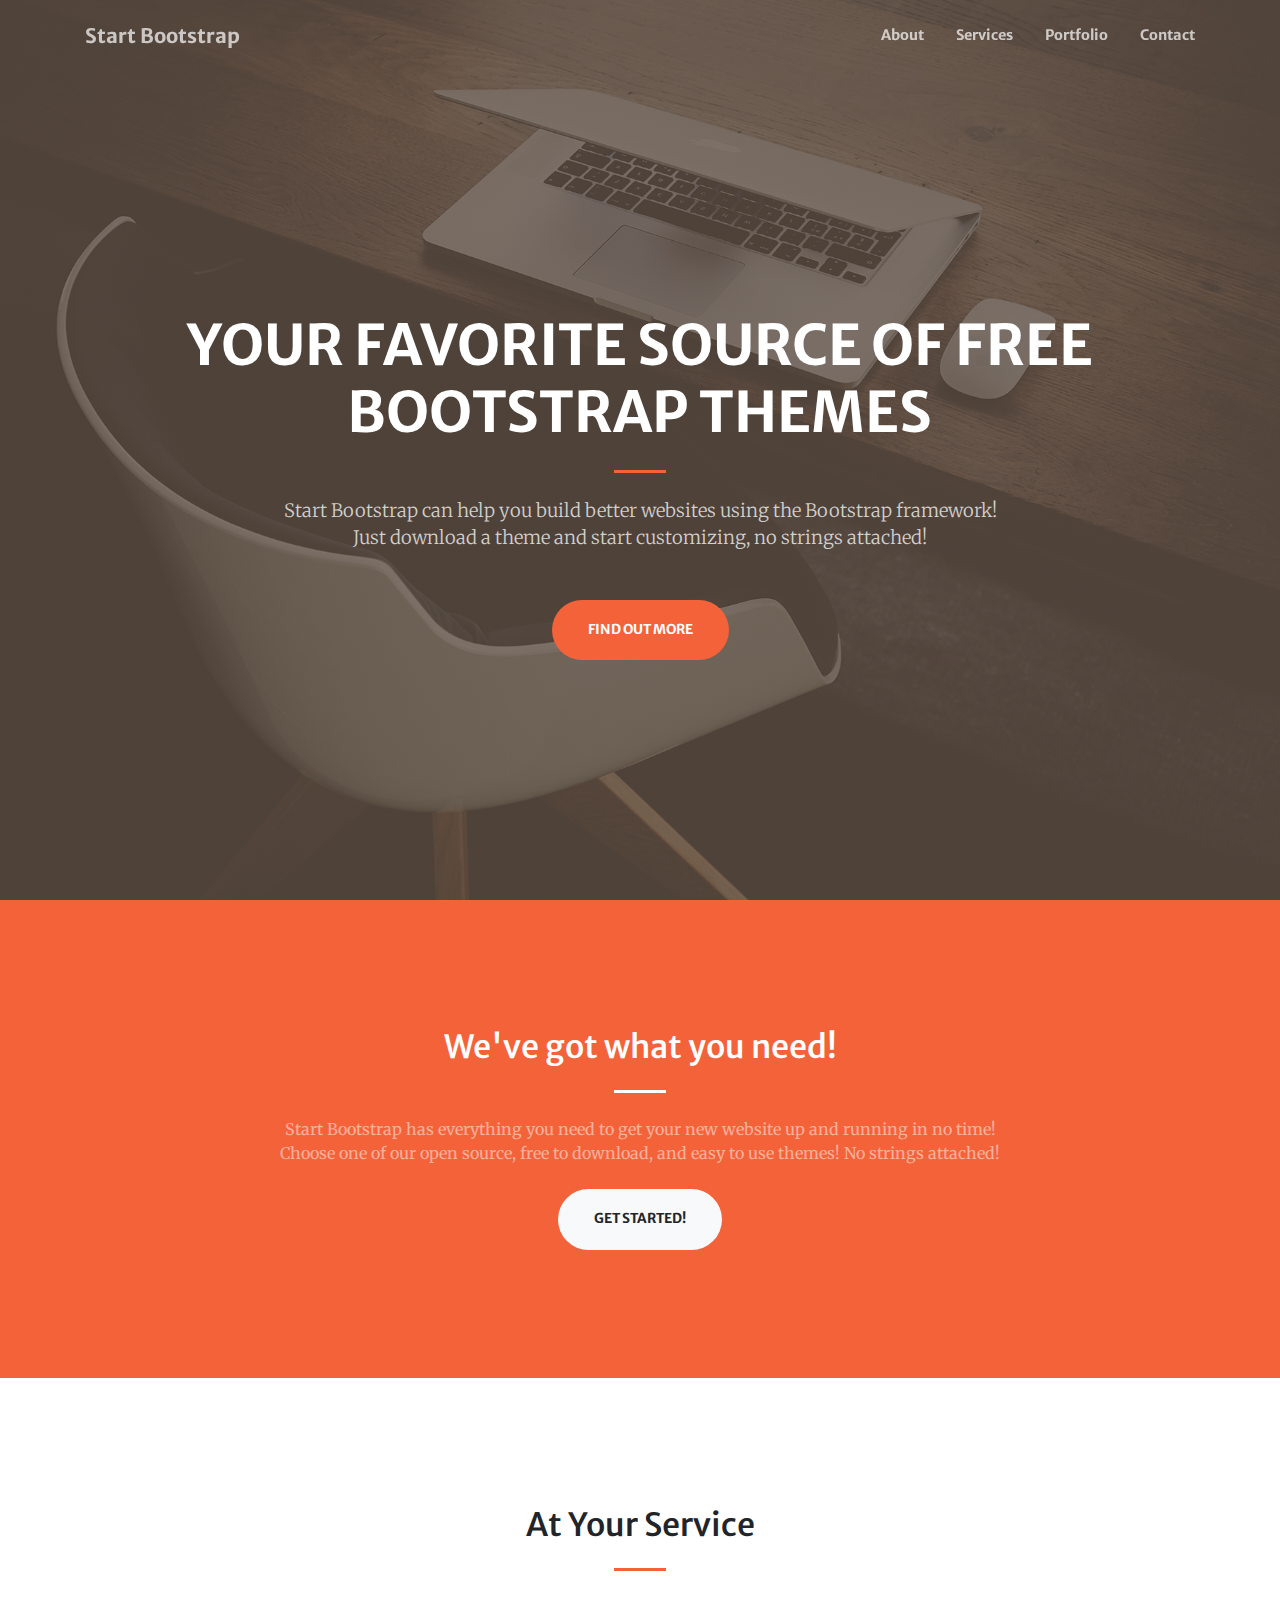
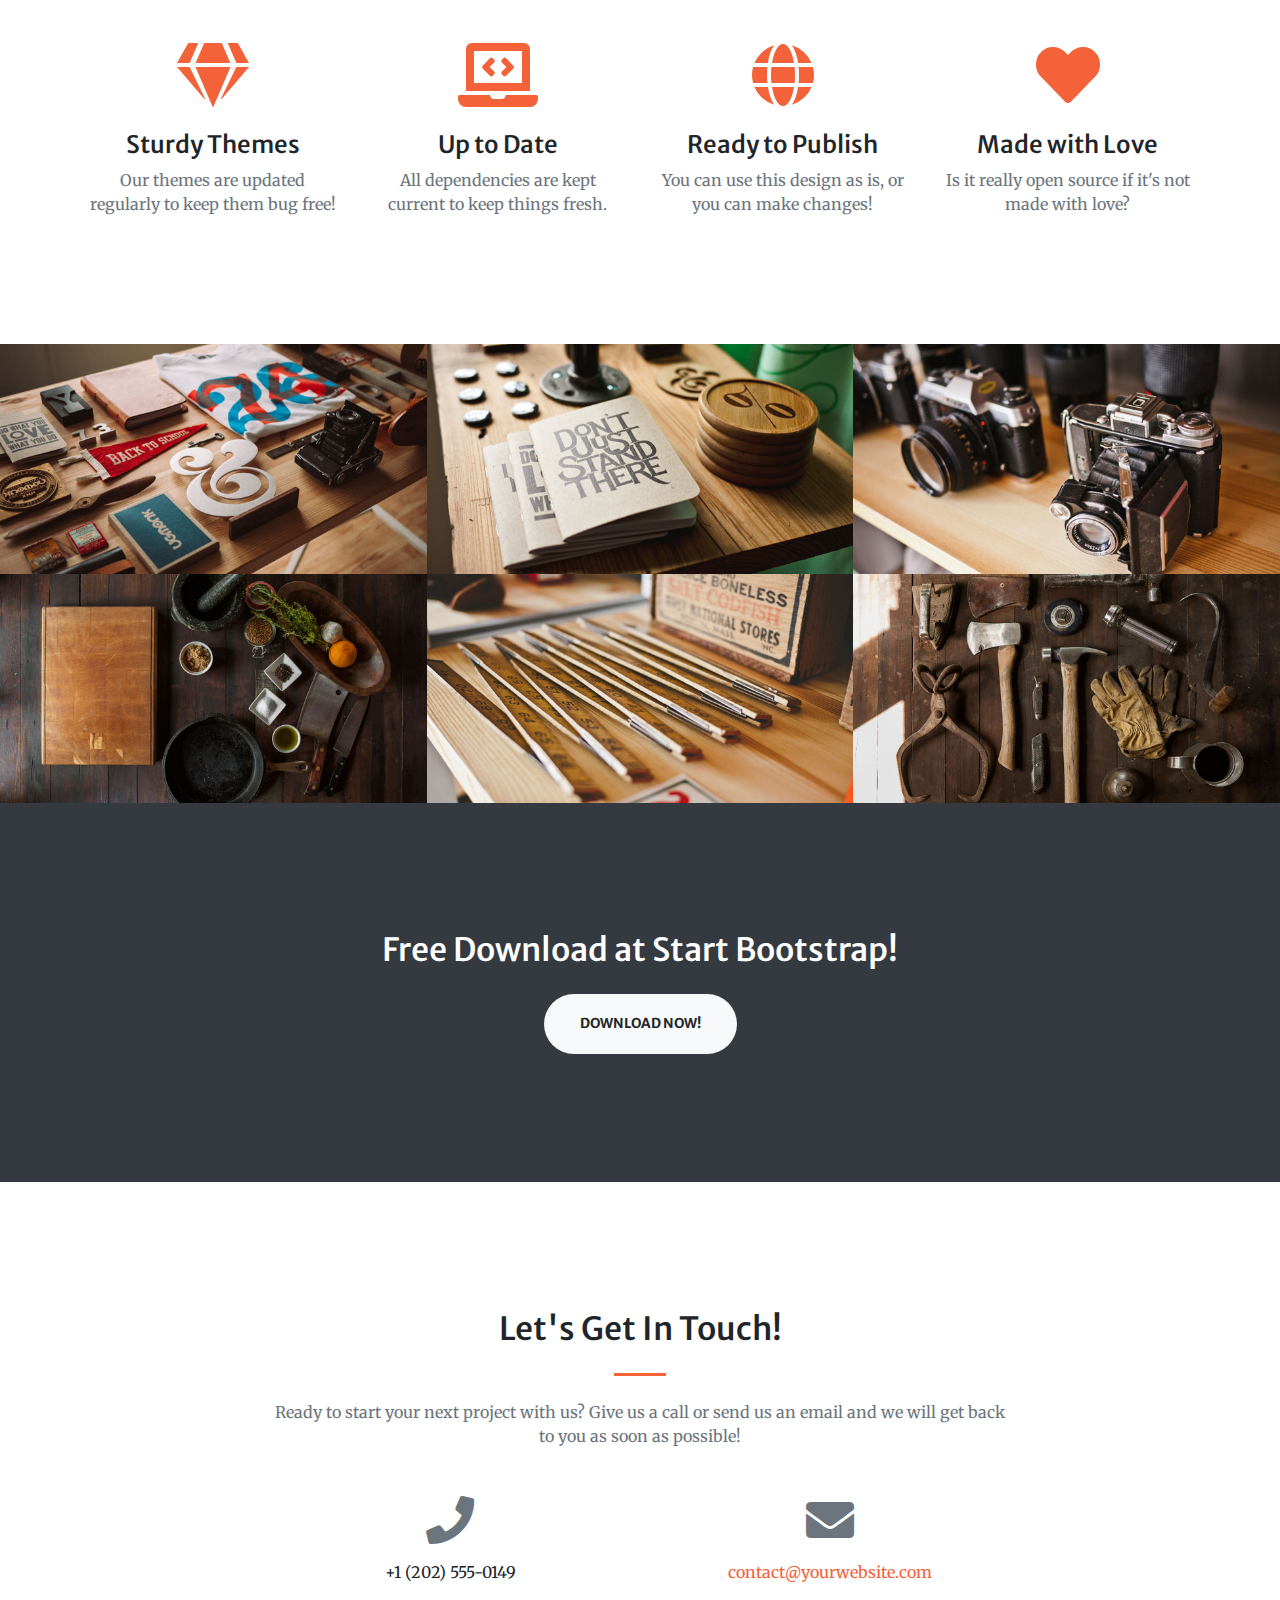
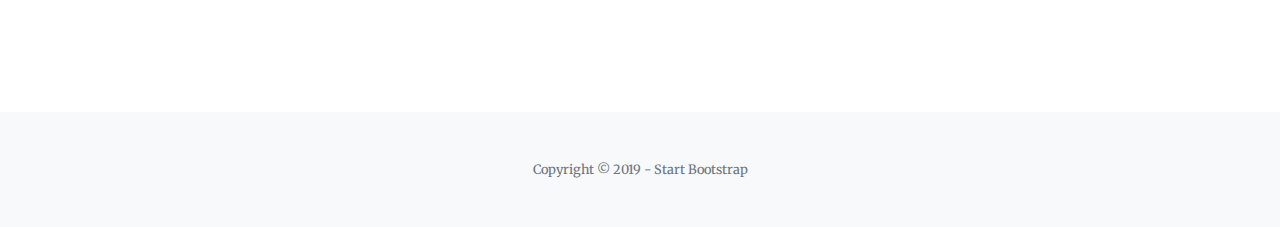
==== finish.html @ 923966d1 "Links Init" ====
<!DOCTYPE html>
<html lang="en">

<head>

  <meta charset="utf-8">
  <meta name="viewport" content="width=device-width, initial-scale=1, shrink-to-fit=no">
  <meta name="description" content="">
  <meta name="author" content="">

  <title>Creative - Start Bootstrap Theme</title>

  <!-- Font Awesome Icons -->
  <link href="vendor/fontawesome-free/css/all.min.css" rel="stylesheet" type="text/css">

  <!-- Google Fonts -->
  <link href="https://fonts.googleapis.com/css?family=Merriweather+Sans:400,700" rel="stylesheet">
  <link href='https://fonts.googleapis.com/css?family=Merriweather:400,300,300italic,400italic,700,700italic' rel='stylesheet' type='text/css'>

  <!-- Plugin CSS -->
  <link href="vendor/magnific-popup/magnific-popup.css" rel="stylesheet">

  <!-- Theme CSS - Includes Bootstrap -->
  <link href="css/creative.min.css" rel="stylesheet">

</head>

<body id="page-top">

  <!-- Navigation -->
  <nav class="navbar navbar-expand-lg navbar-light fixed-top py-3" id="mainNav">
    <div class="container">
      <a class="navbar-brand js-scroll-trigger" href="#page-top">Start Bootstrap</a>
      <button class="navbar-toggler navbar-toggler-right" type="button" data-toggle="collapse" data-target="#navbarResponsive" aria-controls="navbarResponsive" aria-expanded="false" aria-label="Toggle navigation">
        <span class="navbar-toggler-icon"></span>
      </button>
      <div class="collapse navbar-collapse" id="navbarResponsive">
        <ul class="navbar-nav ml-auto my-2 my-lg-0">
          <li class="nav-item">
            <a class="nav-link js-scroll-trigger" href="#about">About</a>
          </li>
          <li class="nav-item">
            <a class="nav-link js-scroll-trigger" href="#services">Services</a>
          </li>
          <li class="nav-item">
            <a class="nav-link js-scroll-trigger" href="#portfolio">Portfolio</a>
          </li>
          <li class="nav-item">
            <a class="nav-link js-scroll-trigger" href="#contact">Contact</a>
          </li>
        </ul>
      </div>
    </div>
  </nav>

  <!-- Masthead -->
  <header class="masthead">
    <div class="container h-100">
      <div class="row h-100 align-items-center justify-content-center text-center">
        <div class="col-lg-10 align-self-end">
          <h1 class="text-uppercase text-white font-weight-bold">Your Favorite Source of Free Bootstrap Themes</h1>
          <hr class="divider my-4">
        </div>
        <div class="col-lg-8 align-self-baseline">
          <p class="text-white-75 font-weight-light mb-5">Start Bootstrap can help you build better websites using the Bootstrap framework! Just download a theme and start customizing, no strings attached!</p>
          <a class="btn btn-primary btn-xl js-scroll-trigger" href="#about">Find Out More</a>
        </div>
      </div>
    </div>
  </header>

  <!-- About Section -->
  <section class="page-section bg-primary" id="about">
    <div class="container">
      <div class="row justify-content-center">
        <div class="col-lg-8 text-center">
          <h2 class="text-white mt-0">We've got what you need!</h2>
          <hr class="divider light my-4">
          <p class="text-white-50 mb-4">Start Bootstrap has everything you need to get your new website up and running in no time! Choose one of our open source, free to download, and easy to use themes! No strings attached!</p>
          <a class="btn btn-light btn-xl js-scroll-trigger" href="#services">Get Started!</a>
        </div>
      </div>
    </div>
  </section>

  <!-- Services Section -->
  <section class="page-section" id="services">
    <div class="container">
      <h2 class="text-center mt-0">At Your Service</h2>
      <hr class="divider my-4">
      <div class="row">
        <div class="col-lg-3 col-md-6 text-center">
          <div class="mt-5">
            <i class="fas fa-4x fa-gem text-primary mb-4"></i>
            <h3 class="h4 mb-2">Sturdy Themes</h3>
            <p class="text-muted mb-0">Our themes are updated regularly to keep them bug free!</p>
          </div>
        </div>
        <div class="col-lg-3 col-md-6 text-center">
          <div class="mt-5">
            <i class="fas fa-4x fa-laptop-code text-primary mb-4"></i>
            <h3 class="h4 mb-2">Up to Date</h3>
            <p class="text-muted mb-0">All dependencies are kept current to keep things fresh.</p>
          </div>
        </div>
        <div class="col-lg-3 col-md-6 text-center">
          <div class="mt-5">
            <i class="fas fa-4x fa-globe text-primary mb-4"></i>
            <h3 class="h4 mb-2">Ready to Publish</h3>
            <p class="text-muted mb-0">You can use this design as is, or you can make changes!</p>
          </div>
        </div>
        <div class="col-lg-3 col-md-6 text-center">
          <div class="mt-5">
            <i class="fas fa-4x fa-heart text-primary mb-4"></i>
            <h3 class="h4 mb-2">Made with Love</h3>
            <p class="text-muted mb-0">Is it really open source if it's not made with love?</p>
          </div>
        </div>
      </div>
    </div>
  </section>

  <!-- Portfolio Section -->
  <section id="portfolio">
    <div class="container-fluid p-0">
      <div class="row no-gutters">
        <div class="col-lg-4 col-sm-6">
          <a class="portfolio-box" href="img/portfolio/fullsize/1.jpg">
            <img class="img-fluid" src="img/portfolio/thumbnails/1.jpg" alt="">
            <div class="portfolio-box-caption">
              <div class="project-category text-white-50">
                Category
              </div>
              <div class="project-name">
                Project Name
              </div>
            </div>
          </a>
        </div>
        <div class="col-lg-4 col-sm-6">
          <a class="portfolio-box" href="img/portfolio/fullsize/2.jpg">
            <img class="img-fluid" src="img/portfolio/thumbnails/2.jpg" alt="">
            <div class="portfolio-box-caption">
              <div class="project-category text-white-50">
                Category
              </div>
              <div class="project-name">
                Project Name
              </div>
            </div>
          </a>
        </div>
        <div class="col-lg-4 col-sm-6">
          <a class="portfolio-box" href="img/portfolio/fullsize/3.jpg">
            <img class="img-fluid" src="img/portfolio/thumbnails/3.jpg" alt="">
            <div class="portfolio-box-caption">
              <div class="project-category text-white-50">
                Category
              </div>
              <div class="project-name">
                Project Name
              </div>
            </div>
          </a>
        </div>
        <div class="col-lg-4 col-sm-6">
          <a class="portfolio-box" href="img/portfolio/fullsize/4.jpg">
            <img class="img-fluid" src="img/portfolio/thumbnails/4.jpg" alt="">
            <div class="portfolio-box-caption">
              <div class="project-category text-white-50">
                Category
              </div>
              <div class="project-name">
                Project Name
              </div>
            </div>
          </a>
        </div>
        <div class="col-lg-4 col-sm-6">
          <a class="portfolio-box" href="img/portfolio/fullsize/5.jpg">
            <img class="img-fluid" src="img/portfolio/thumbnails/5.jpg" alt="">
            <div class="portfolio-box-caption">
              <div class="project-category text-white-50">
                Category
              </div>
              <div class="project-name">
                Project Name
              </div>
            </div>
          </a>
        </div>
        <div class="col-lg-4 col-sm-6">
          <a class="portfolio-box" href="img/portfolio/fullsize/6.jpg">
            <img class="img-fluid" src="img/portfolio/thumbnails/6.jpg" alt="">
            <div class="portfolio-box-caption p-3">
              <div class="project-category text-white-50">
                Category
              </div>
              <div class="project-name">
                Project Name
              </div>
            </div>
          </a>
        </div>
      </div>
    </div>
  </section>

  <!-- Call to Action Section -->
  <section class="page-section bg-dark text-white">
    <div class="container text-center">
      <h2 class="mb-4">Free Download at Start Bootstrap!</h2>
      <a class="btn btn-light btn-xl" href="https://startbootstrap.com/themes/creative/">Download Now!</a>
    </div>
  </section>

  <!-- Contact Section -->
  <section class="page-section" id="contact">
    <div class="container">
      <div class="row justify-content-center">
        <div class="col-lg-8 text-center">
          <h2 class="mt-0">Let's Get In Touch!</h2>
          <hr class="divider my-4">
          <p class="text-muted mb-5">Ready to start your next project with us? Give us a call or send us an email and we will get back to you as soon as possible!</p>
        </div>
      </div>
      <div class="row">
        <div class="col-lg-4 ml-auto text-center mb-5 mb-lg-0">
          <i class="fas fa-phone fa-3x mb-3 text-muted"></i>
          <div>+1 (202) 555-0149</div>
        </div>
        <div class="col-lg-4 mr-auto text-center">
          <i class="fas fa-envelope fa-3x mb-3 text-muted"></i>
          <!-- Make sure to change the email address in anchor text AND the link below! -->
          <a class="d-block" href="mailto:contact@yourwebsite.com">contact@yourwebsite.com</a>
        </div>
      </div>
    </div>
  </section>

  <!-- Footer -->
  <footer class="bg-light py-5">
    <div class="container">
      <div class="small text-center text-muted">Copyright &copy; 2019 - Start Bootstrap</div>
    </div>
  </footer>

  <!-- Bootstrap core JavaScript -->
  <script src="vendor/jquery/jquery.min.js"></script>
  <script src="vendor/bootstrap/js/bootstrap.bundle.min.js"></script>

  <!-- Plugin JavaScript -->
  <script src="vendor/jquery-easing/jquery.easing.min.js"></script>
  <script src="vendor/magnific-popup/jquery.magnific-popup.min.js"></script>

  <!-- Custom scripts for this template -->
  <script src="js/creative.min.js"></script>

</body>

</html>
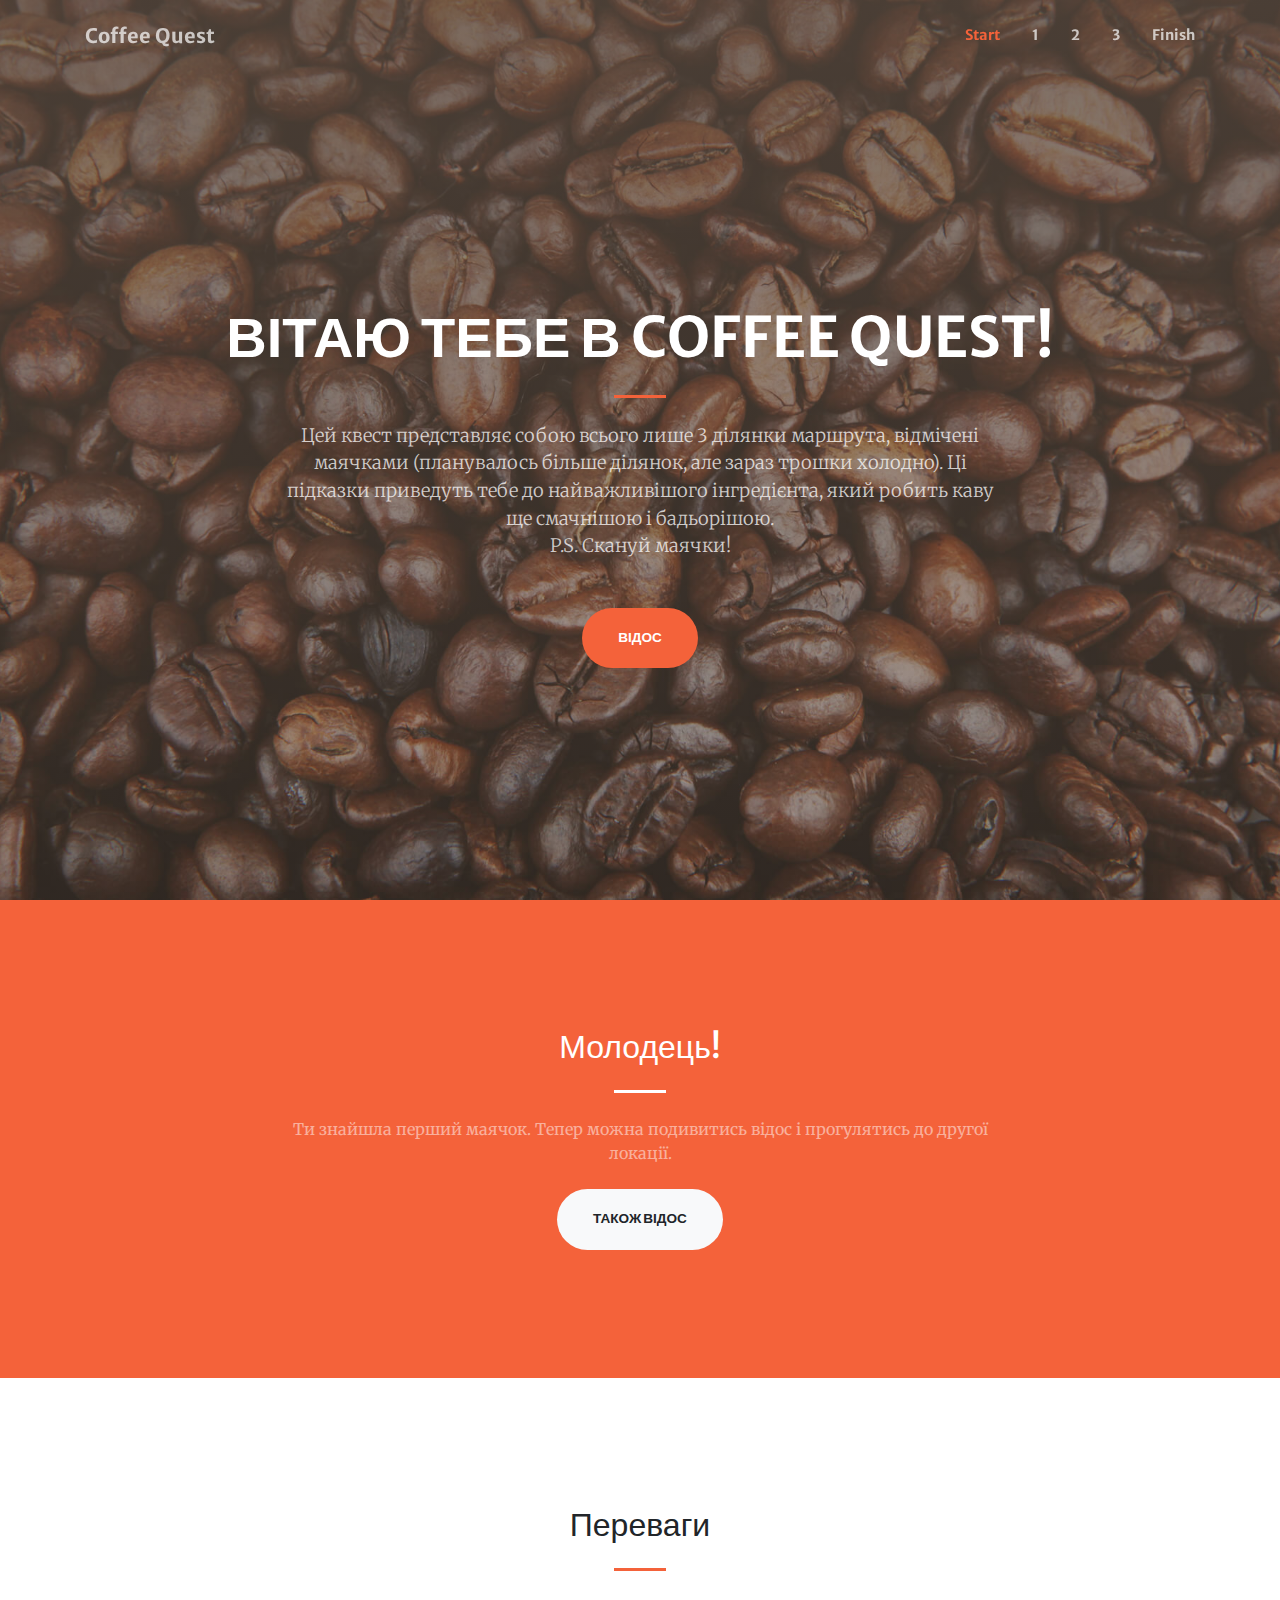
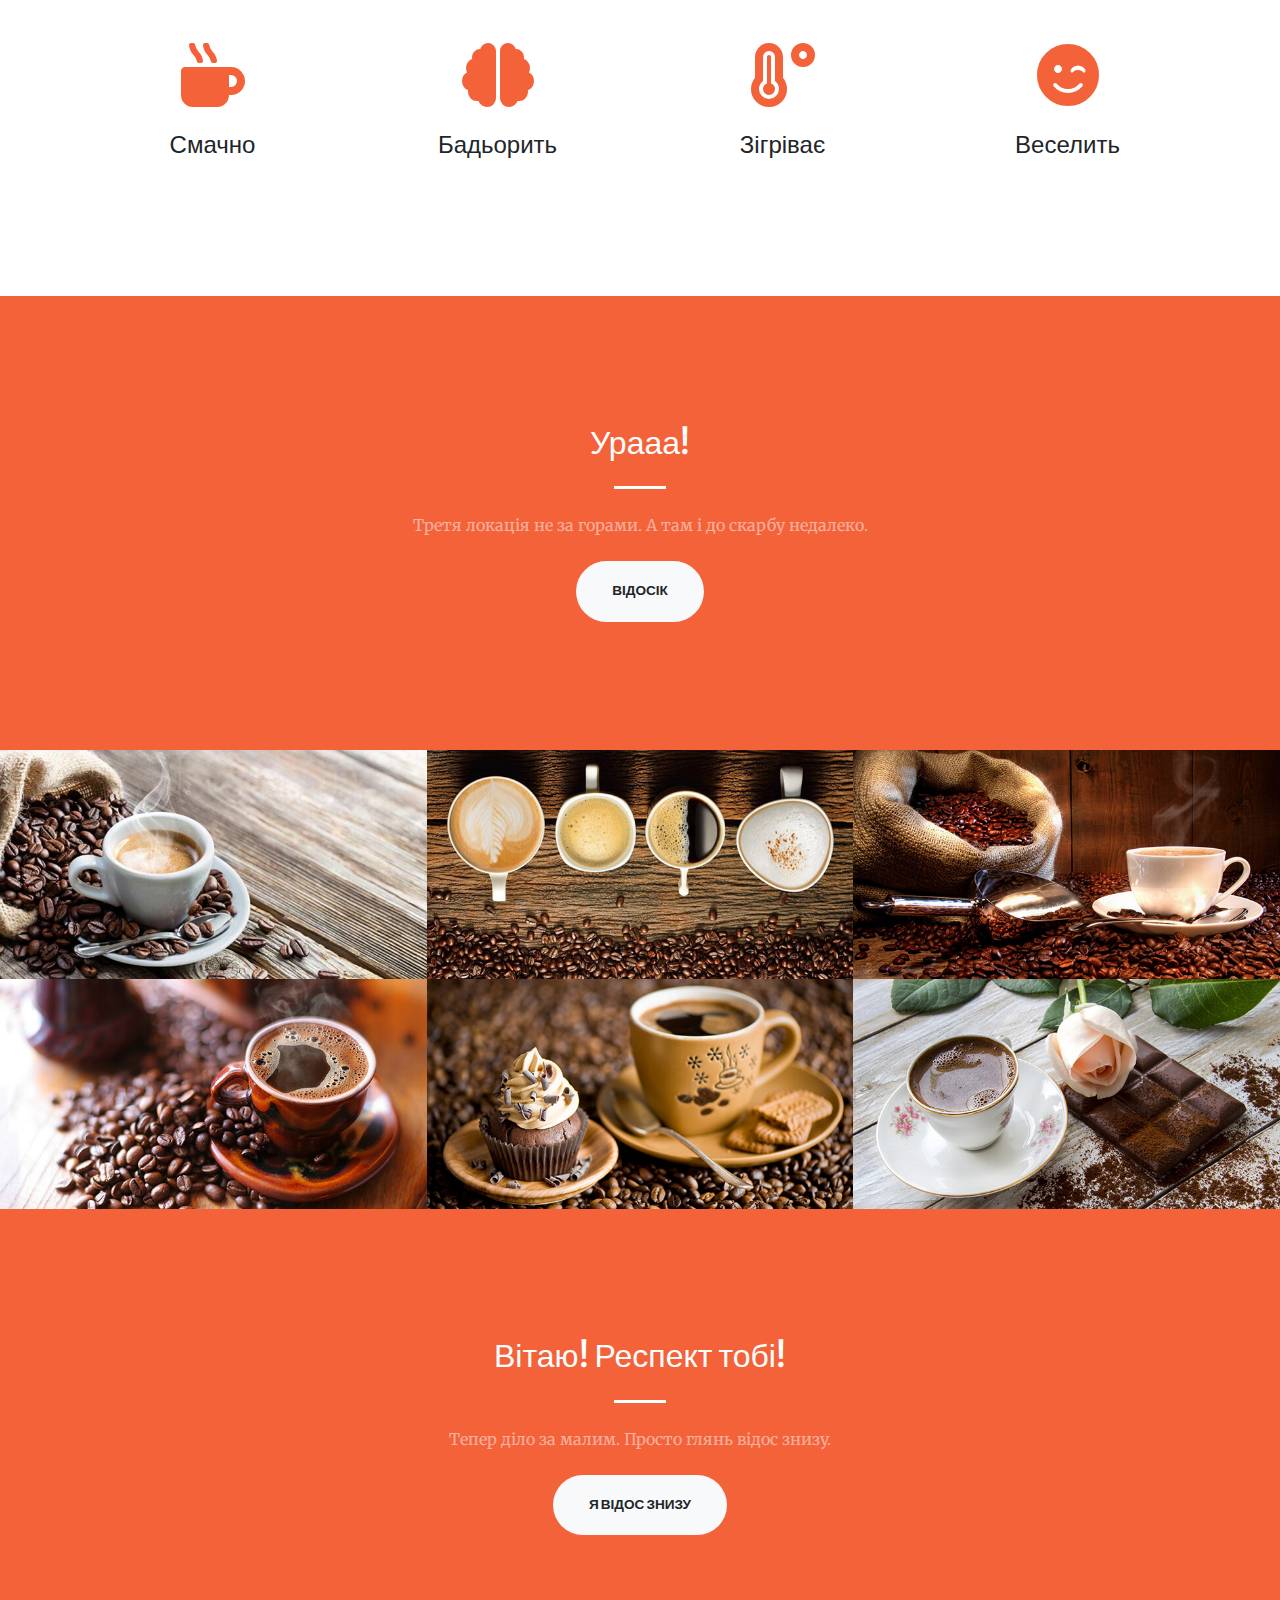
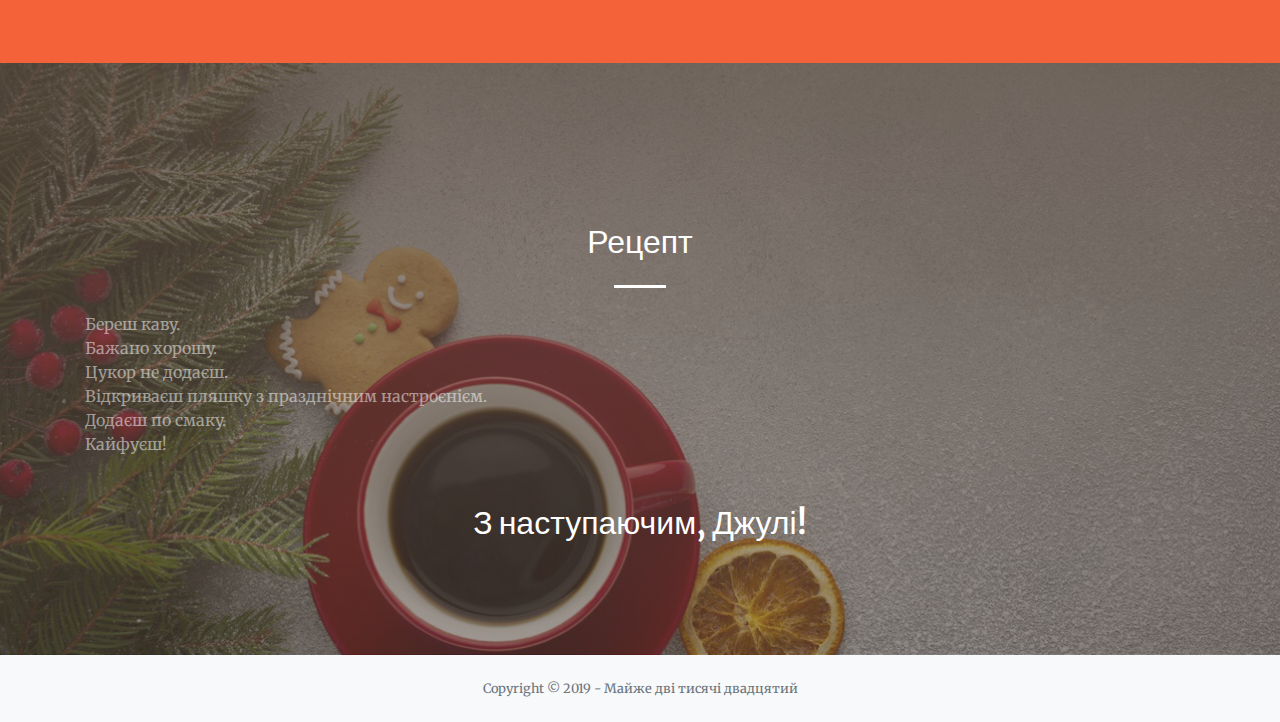
==== commit 6fcfc8fd: "Layout Work" ====
--- a/finish.html
+++ b/finish.html
@@ -1,5 +1,5 @@
 <!DOCTYPE html>
-<html lang="en">
+<html lang="uk">
 
 <head>
 
@@ -8,7 +8,7 @@
   <meta name="description" content="">
   <meta name="author" content="">
 
-  <title>Creative - Start Bootstrap Theme</title>
+  <title>Coffee Quest - В пошуках важливого інгредієнта</title>
 
   <!-- Font Awesome Icons -->
   <link href="vendor/fontawesome-free/css/all.min.css" rel="stylesheet" type="text/css">
@@ -30,23 +30,26 @@
   <!-- Navigation -->
   <nav class="navbar navbar-expand-lg navbar-light fixed-top py-3" id="mainNav">
     <div class="container">
-      <a class="navbar-brand js-scroll-trigger" href="#page-top">Start Bootstrap</a>
+      <a class="navbar-brand js-scroll-trigger" href="#start">Coffee Quest</a>
       <button class="navbar-toggler navbar-toggler-right" type="button" data-toggle="collapse" data-target="#navbarResponsive" aria-controls="navbarResponsive" aria-expanded="false" aria-label="Toggle navigation">
         <span class="navbar-toggler-icon"></span>
       </button>
       <div class="collapse navbar-collapse" id="navbarResponsive">
         <ul class="navbar-nav ml-auto my-2 my-lg-0">
           <li class="nav-item">
-            <a class="nav-link js-scroll-trigger" href="#about">About</a>
-          </li>
-          <li class="nav-item">
-            <a class="nav-link js-scroll-trigger" href="#services">Services</a>
-          </li>
-          <li class="nav-item">
-            <a class="nav-link js-scroll-trigger" href="#portfolio">Portfolio</a>
-          </li>
-          <li class="nav-item">
-            <a class="nav-link js-scroll-trigger" href="#contact">Contact</a>
+            <a class="nav-link js-scroll-trigger" href="#start">Start</a>
+          </li>
+          <li class="nav-item">
+            <a class="nav-link js-scroll-trigger" href="#first">1</a>
+          </li>
+          <li class="nav-item">
+            <a class="nav-link js-scroll-trigger" href="#second">2</a>
+          </li>
+          <li class="nav-item">
+            <a class="nav-link js-scroll-trigger" href="#third">3</a>
+          </li>
+          <li class="nav-item">
+            <a class="nav-link js-scroll-trigger" href="#finish">Finish</a>
           </li>
         </ul>
       </div>
@@ -54,30 +57,30 @@
   </nav>
 
   <!-- Masthead -->
-  <header class="masthead">
+  <header class="masthead" id="start">
     <div class="container h-100">
       <div class="row h-100 align-items-center justify-content-center text-center">
         <div class="col-lg-10 align-self-end">
-          <h1 class="text-uppercase text-white font-weight-bold">Your Favorite Source of Free Bootstrap Themes</h1>
+          <h1 class="text-uppercase text-white font-weight-bold">Вітаю тебе в Coffee Quest!</h1>
           <hr class="divider my-4">
         </div>
         <div class="col-lg-8 align-self-baseline">
-          <p class="text-white-75 font-weight-light mb-5">Start Bootstrap can help you build better websites using the Bootstrap framework! Just download a theme and start customizing, no strings attached!</p>
-          <a class="btn btn-primary btn-xl js-scroll-trigger" href="#about">Find Out More</a>
+          <p class="text-white-75 font-weight-light mb-5">Цей квест представляє собою всього лише 3 ділянки маршрута, відмічені маячками (планувалось більше ділянок, але зараз трошки холодно). Ці підказки приведуть тебе до найважливішого інгредієнта, який робить каву ще смачнішою і бадьорішою. <br/>P.S. Скануй маячки!</p>
+          <a class="btn btn-primary btn-xl js-scroll-trigger" href="#">Відос</a>
         </div>
       </div>
     </div>
   </header>
 
   <!-- About Section -->
-  <section class="page-section bg-primary" id="about">
+  <section class="page-section bg-primary" id="first">
     <div class="container">
       <div class="row justify-content-center">
         <div class="col-lg-8 text-center">
-          <h2 class="text-white mt-0">We've got what you need!</h2>
+          <h2 class="text-white mt-0">Молодець!</h2>
           <hr class="divider light my-4">
-          <p class="text-white-50 mb-4">Start Bootstrap has everything you need to get your new website up and running in no time! Choose one of our open source, free to download, and easy to use themes! No strings attached!</p>
-          <a class="btn btn-light btn-xl js-scroll-trigger" href="#services">Get Started!</a>
+          <p class="text-white-50 mb-4">Ти знайшла перший маячок. Тепер можна подивитись відос і прогулятись до другої локації.</p>
+          <a class="btn btn-light btn-xl js-scroll-trigger" href="#">Також відос</a>
         </div>
       </div>
     </div>
@@ -86,36 +89,49 @@
   <!-- Services Section -->
   <section class="page-section" id="services">
     <div class="container">
-      <h2 class="text-center mt-0">At Your Service</h2>
+      <h2 class="text-center mt-0">Переваги</h2>
       <hr class="divider my-4">
       <div class="row">
         <div class="col-lg-3 col-md-6 text-center">
           <div class="mt-5">
-            <i class="fas fa-4x fa-gem text-primary mb-4"></i>
-            <h3 class="h4 mb-2">Sturdy Themes</h3>
-            <p class="text-muted mb-0">Our themes are updated regularly to keep them bug free!</p>
+            <i class="fas fa-4x fa-mug-hot text-primary mb-4"></i>
+            <h3 class="h4 mb-2">Смачно</h3>
+            <p class="text-muted mb-0"></p>
           </div>
         </div>
         <div class="col-lg-3 col-md-6 text-center">
           <div class="mt-5">
-            <i class="fas fa-4x fa-laptop-code text-primary mb-4"></i>
-            <h3 class="h4 mb-2">Up to Date</h3>
-            <p class="text-muted mb-0">All dependencies are kept current to keep things fresh.</p>
+            <i class="fas fa-4x fa-brain text-primary mb-4"></i>
+            <h3 class="h4 mb-2">Бадьорить</h3>
+            <p class="text-muted mb-0"></p>
           </div>
         </div>
         <div class="col-lg-3 col-md-6 text-center">
           <div class="mt-5">
-            <i class="fas fa-4x fa-globe text-primary mb-4"></i>
-            <h3 class="h4 mb-2">Ready to Publish</h3>
-            <p class="text-muted mb-0">You can use this design as is, or you can make changes!</p>
-          </div>
-        </div>
-        <div class="col-lg-3 col-md-6 text-center">
-          <div class="mt-5">
-            <i class="fas fa-4x fa-heart text-primary mb-4"></i>
-            <h3 class="h4 mb-2">Made with Love</h3>
-            <p class="text-muted mb-0">Is it really open source if it's not made with love?</p>
-          </div>
+            <i class="fas fa-4x fa-temperature-high text-primary mb-4"></i>
+            <h3 class="h4 mb-2">Зігріває</h3>
+            <p class="text-muted mb-0"></p>
+          </div>
+				</div>
+				<div class="col-lg-3 col-md-6 text-center">
+          <div class="mt-5">
+            <i class="fas fa-4x fa-smile-wink text-primary mb-4"></i>
+            <h3 class="h4 mb-2">Веселить</h3>
+            <p class="text-muted mb-0"></p>
+          </div>
+        </div>
+      </div>
+    </div>
+  </section>
+
+  <section class="page-section bg-primary" id="second">
+    <div class="container">
+      <div class="row justify-content-center">
+        <div class="col-lg-8 text-center">
+          <h2 class="text-white mt-0">Урааа!</h2>
+          <hr class="divider light my-4">
+          <p class="text-white-50 mb-4">Третя локація не за горами. А там і до скарбу недалеко.</p>
+          <a class="btn btn-light btn-xl js-scroll-trigger" href="#">Відосік</a>
         </div>
       </div>
     </div>
@@ -130,10 +146,10 @@
             <img class="img-fluid" src="img/portfolio/thumbnails/1.jpg" alt="">
             <div class="portfolio-box-caption">
               <div class="project-category text-white-50">
-                Category
-              </div>
-              <div class="project-name">
-                Project Name
+                
+              </div>
+              <div class="project-name">
+                Картинка
               </div>
             </div>
           </a>
@@ -143,10 +159,10 @@
             <img class="img-fluid" src="img/portfolio/thumbnails/2.jpg" alt="">
             <div class="portfolio-box-caption">
               <div class="project-category text-white-50">
-                Category
-              </div>
-              <div class="project-name">
-                Project Name
+                
+              </div>
+              <div class="project-name">
+                Ще одна
               </div>
             </div>
           </a>
@@ -156,10 +172,10 @@
             <img class="img-fluid" src="img/portfolio/thumbnails/3.jpg" alt="">
             <div class="portfolio-box-caption">
               <div class="project-category text-white-50">
-                Category
-              </div>
-              <div class="project-name">
-                Project Name
+                
+              </div>
+              <div class="project-name">
+                Іще одна
               </div>
             </div>
           </a>
@@ -169,10 +185,10 @@
             <img class="img-fluid" src="img/portfolio/thumbnails/4.jpg" alt="">
             <div class="portfolio-box-caption">
               <div class="project-category text-white-50">
-                Category
-              </div>
-              <div class="project-name">
-                Project Name
+                
+              </div>
+              <div class="project-name">
+                Як гарно пахне
               </div>
             </div>
           </a>
@@ -182,10 +198,10 @@
             <img class="img-fluid" src="img/portfolio/thumbnails/5.jpg" alt="">
             <div class="portfolio-box-caption">
               <div class="project-category text-white-50">
-                Category
-              </div>
-              <div class="project-name">
-                Project Name
+                
+              </div>
+              <div class="project-name">
+                Красота
               </div>
             </div>
           </a>
@@ -195,54 +211,49 @@
             <img class="img-fluid" src="img/portfolio/thumbnails/6.jpg" alt="">
             <div class="portfolio-box-caption p-3">
               <div class="project-category text-white-50">
-                Category
-              </div>
-              <div class="project-name">
-                Project Name
-              </div>
-            </div>
-          </a>
-        </div>
-      </div>
-    </div>
-  </section>
-
-  <!-- Call to Action Section -->
-  <section class="page-section bg-dark text-white">
-    <div class="container text-center">
-      <h2 class="mb-4">Free Download at Start Bootstrap!</h2>
-      <a class="btn btn-light btn-xl" href="https://startbootstrap.com/themes/creative/">Download Now!</a>
-    </div>
-  </section>
-
-  <!-- Contact Section -->
-  <section class="page-section" id="contact">
+                
+              </div>
+              <div class="project-name">
+                Дивись
+              </div>
+            </div>
+          </a>
+        </div>
+      </div>
+    </div>
+  </section>
+
+	<section class="page-section bg-primary" id="third">
     <div class="container">
       <div class="row justify-content-center">
         <div class="col-lg-8 text-center">
-          <h2 class="mt-0">Let's Get In Touch!</h2>
-          <hr class="divider my-4">
-          <p class="text-muted mb-5">Ready to start your next project with us? Give us a call or send us an email and we will get back to you as soon as possible!</p>
-        </div>
-      </div>
-      <div class="row">
-        <div class="col-lg-4 ml-auto text-center mb-5 mb-lg-0">
-          <i class="fas fa-phone fa-3x mb-3 text-muted"></i>
-          <div>+1 (202) 555-0149</div>
-        </div>
-        <div class="col-lg-4 mr-auto text-center">
-          <i class="fas fa-envelope fa-3x mb-3 text-muted"></i>
-          <!-- Make sure to change the email address in anchor text AND the link below! -->
-          <a class="d-block" href="mailto:contact@yourwebsite.com">contact@yourwebsite.com</a>
-        </div>
-      </div>
-    </div>
-  </section>
+          <h2 class="text-white mt-0">Вітаю! Респект тобі!</h2>
+          <hr class="divider light my-4">
+          <p class="text-white-50 mb-4">Тепер діло за малим. Просто глянь відос знизу.</p>
+          <a class="btn btn-light btn-xl js-scroll-trigger" href="#">Я відос знизу</a>
+        </div>
+      </div>
+    </div>
+  </section>
+
+  <!-- Call to Action Section -->
+  <section class="page-section happy-new-year text-white" id="finish">
+    <div class="container text-center">
+			<h2 class="mb-4">Рецепт</h2>
+			<hr class="divider light my-4">
+					<p class="text-white-50 mb-4 text-left">Береш каву. <br/>Бажано хорошу. <br/>Цукор не додаєш. <br/>Відкриваєш пляшку з празднічним настроєнієм. <br/>Додаєш по смаку. <br/>Кайфуєш!</p>
+					<br/>
+					
+			<h2 class="mb-4">З наступаючим, Джулі!</h2>
+    </div>
+  </section>
+
+  
 
   <!-- Footer -->
-  <footer class="bg-light py-5">
-    <div class="container">
-      <div class="small text-center text-muted">Copyright &copy; 2019 - Start Bootstrap</div>
+  <footer class="bg-light py-4">
+    <div class="container">
+      <div class="small text-center text-muted">Copyright &copy; 2019 - Майже дві тисячі двадцятий</div>
     </div>
   </footer>
 
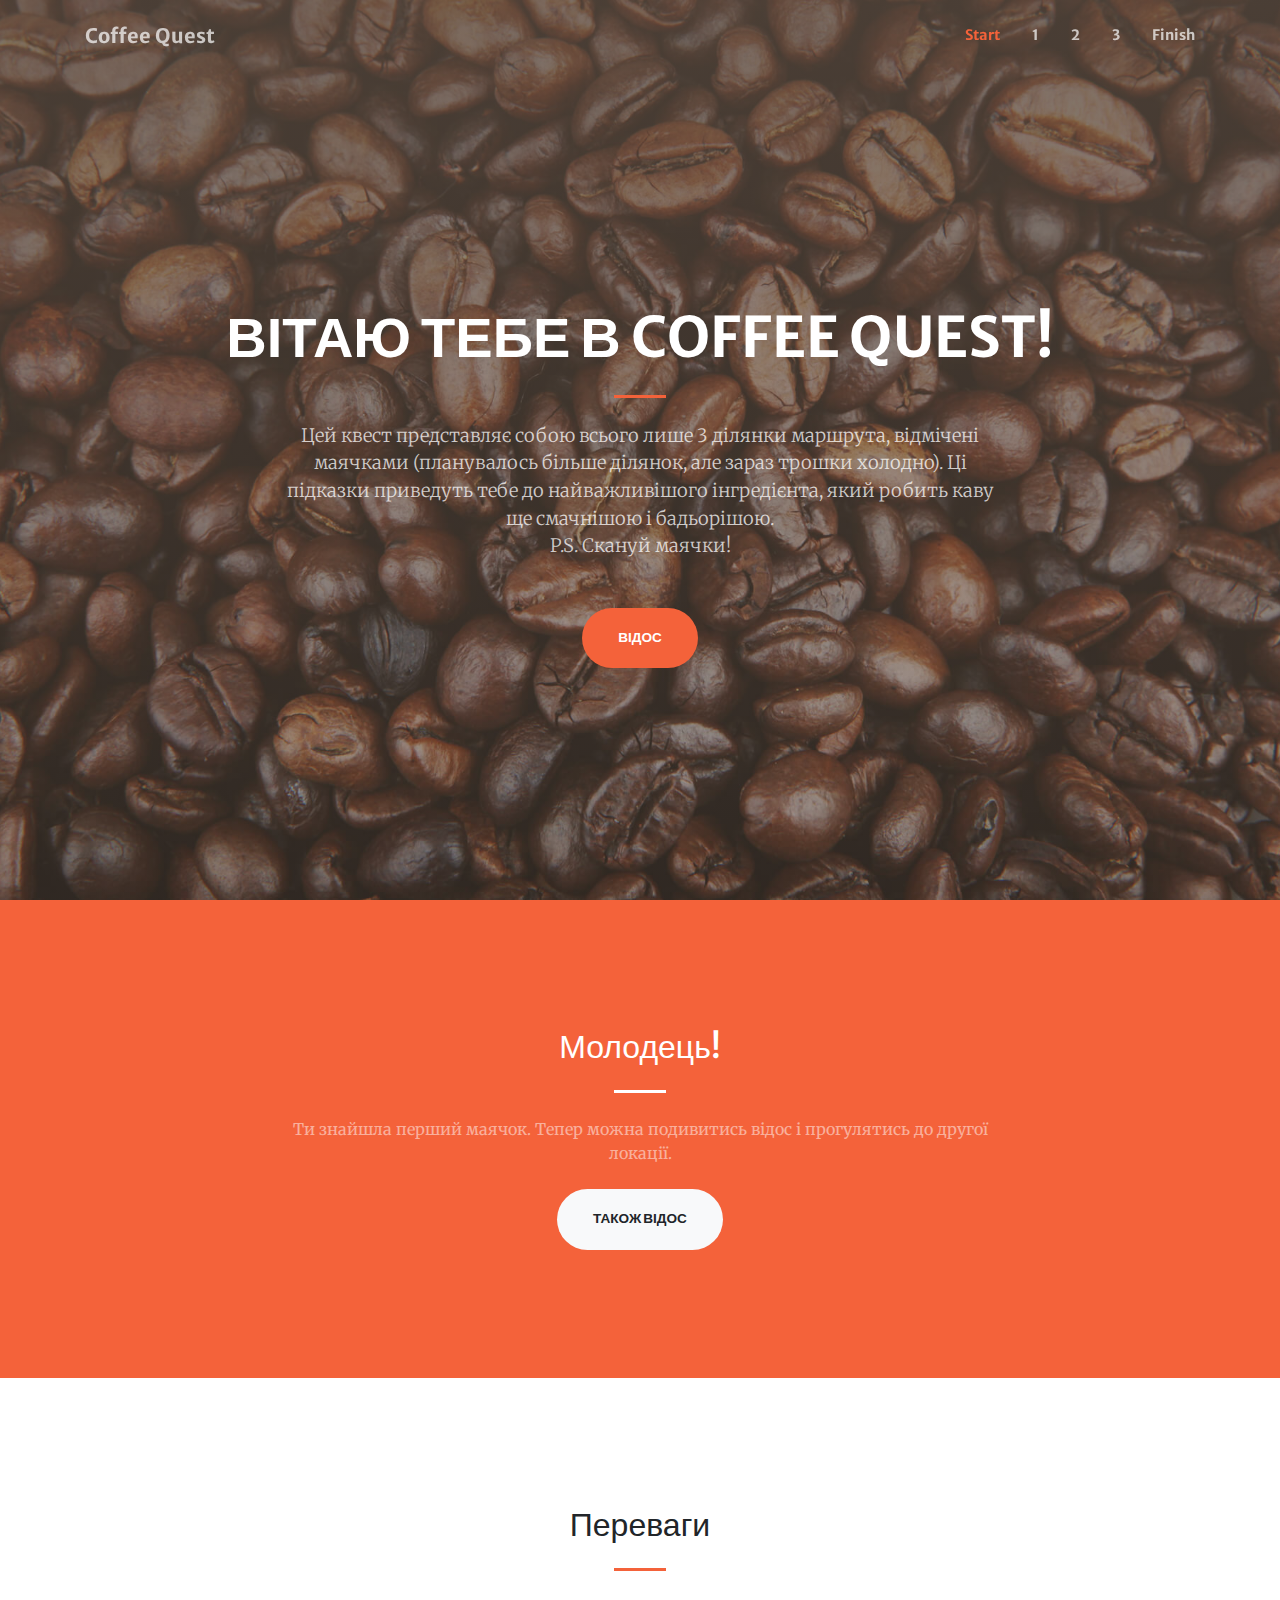
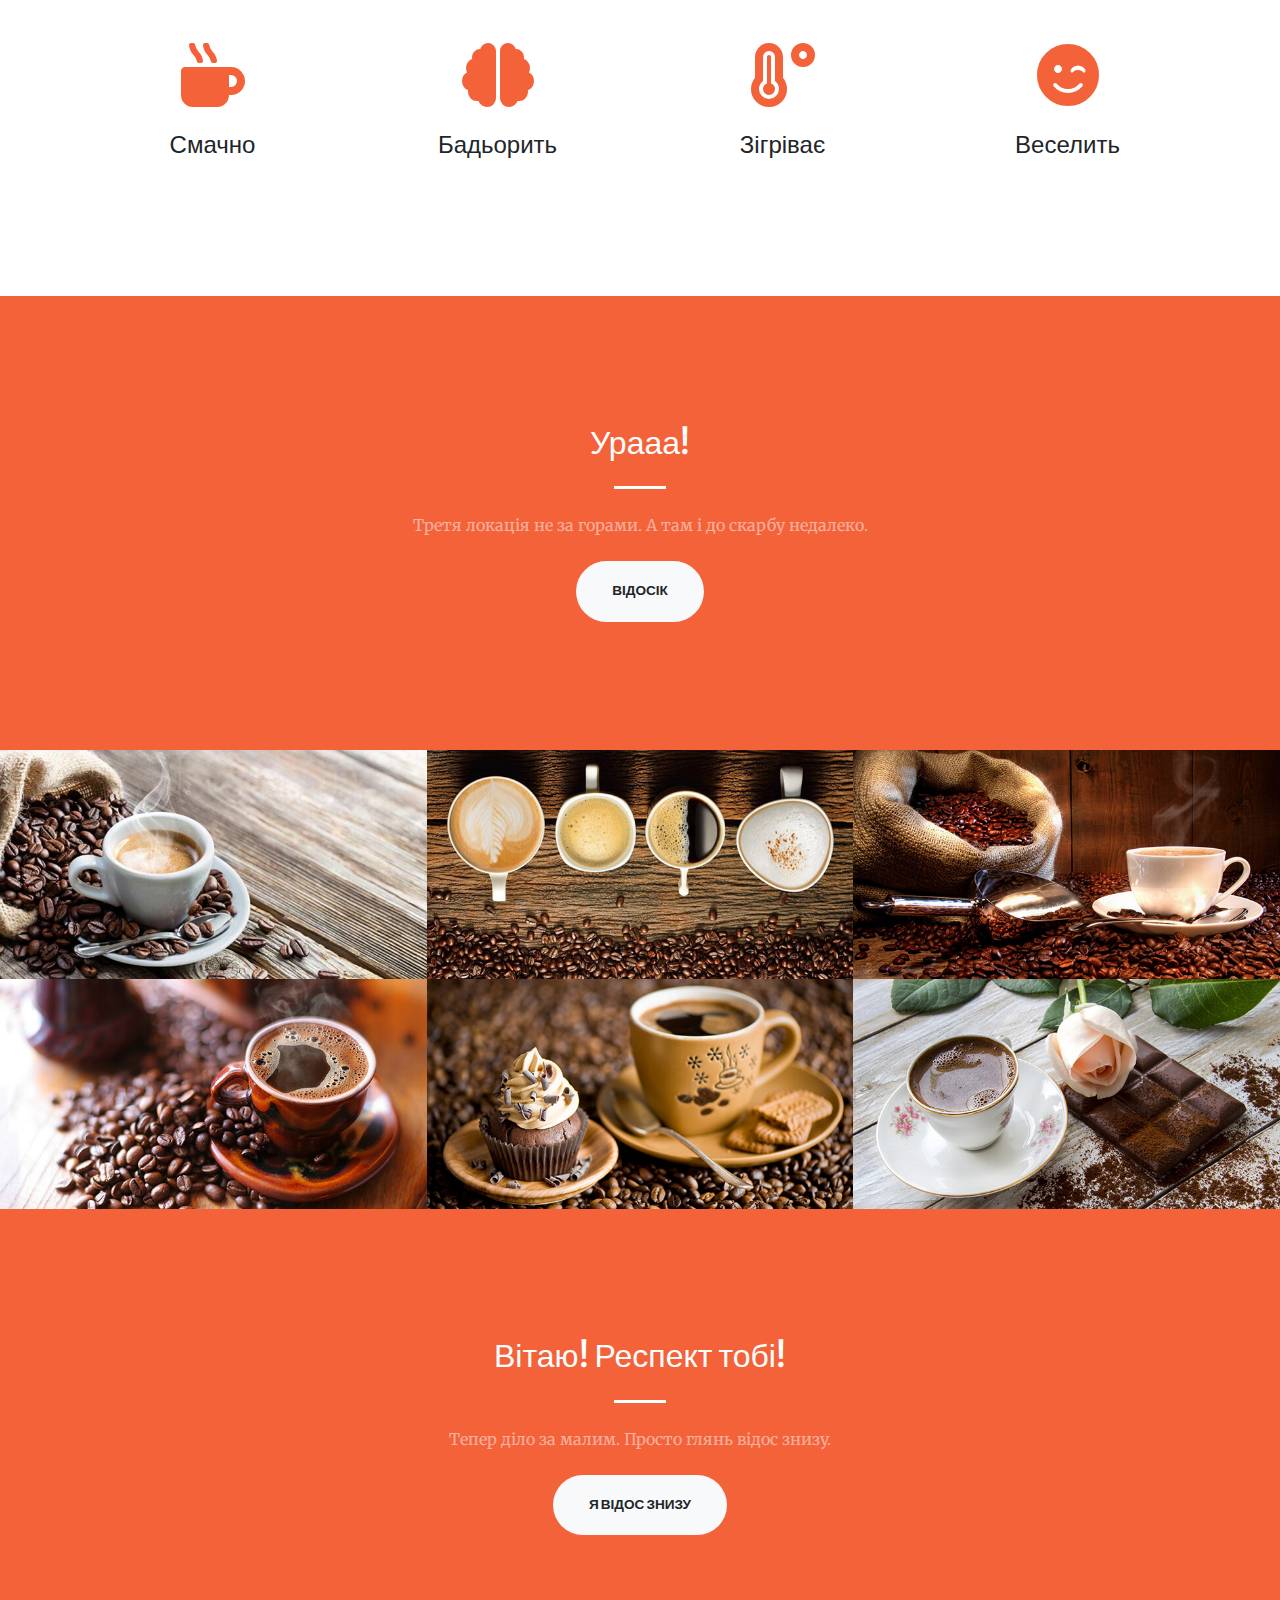
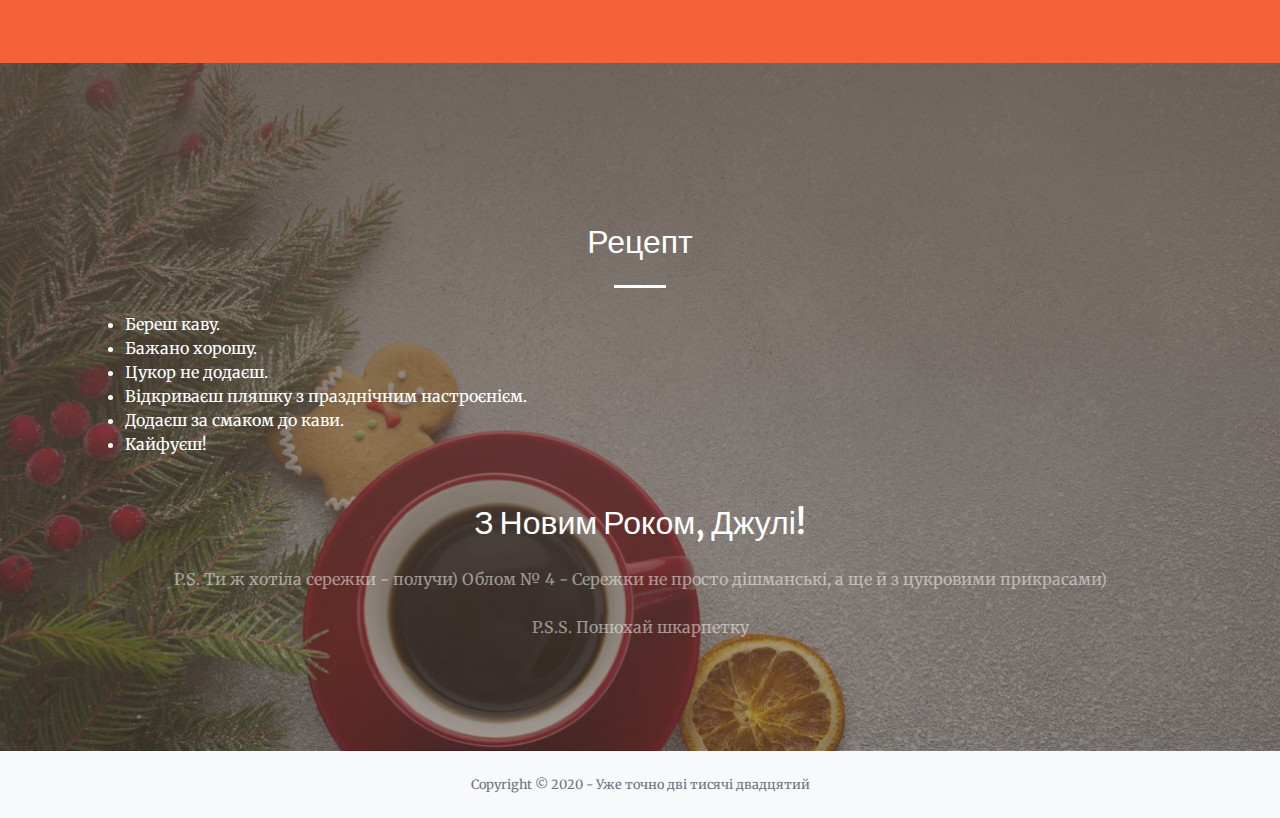
==== commit 870d4468: "finish" ====
--- a/finish.html
+++ b/finish.html
@@ -66,7 +66,7 @@
         </div>
         <div class="col-lg-8 align-self-baseline">
           <p class="text-white-75 font-weight-light mb-5">Цей квест представляє собою всього лише 3 ділянки маршрута, відмічені маячками (планувалось більше ділянок, але зараз трошки холодно). Ці підказки приведуть тебе до найважливішого інгредієнта, який робить каву ще смачнішою і бадьорішою. <br/>P.S. Скануй маячки!</p>
-          <a class="btn btn-primary btn-xl js-scroll-trigger" href="#">Відос</a>
+          <a class="btn btn-primary btn-xl js-scroll-trigger" href="https://youtu.be/UQmixDjIzNA">Відос</a>
         </div>
       </div>
     </div>
@@ -80,7 +80,7 @@
           <h2 class="text-white mt-0">Молодець!</h2>
           <hr class="divider light my-4">
           <p class="text-white-50 mb-4">Ти знайшла перший маячок. Тепер можна подивитись відос і прогулятись до другої локації.</p>
-          <a class="btn btn-light btn-xl js-scroll-trigger" href="#">Також відос</a>
+          <a class="btn btn-light btn-xl js-scroll-trigger" href="https://youtu.be/ig1YGwma5SM">Також відос</a>
         </div>
       </div>
     </div>
@@ -131,7 +131,7 @@
           <h2 class="text-white mt-0">Урааа!</h2>
           <hr class="divider light my-4">
           <p class="text-white-50 mb-4">Третя локація не за горами. А там і до скарбу недалеко.</p>
-          <a class="btn btn-light btn-xl js-scroll-trigger" href="#">Відосік</a>
+          <a class="btn btn-light btn-xl js-scroll-trigger" href="https://youtu.be/MV-brfe5h18">Відосік</a>
         </div>
       </div>
     </div>
@@ -230,7 +230,7 @@
           <h2 class="text-white mt-0">Вітаю! Респект тобі!</h2>
           <hr class="divider light my-4">
           <p class="text-white-50 mb-4">Тепер діло за малим. Просто глянь відос знизу.</p>
-          <a class="btn btn-light btn-xl js-scroll-trigger" href="#">Я відос знизу</a>
+          <a class="btn btn-light btn-xl js-scroll-trigger" href="https://youtu.be/2n_G0kz_zRg">Я відос знизу</a>
         </div>
       </div>
     </div>
@@ -241,10 +241,20 @@
     <div class="container text-center">
 			<h2 class="mb-4">Рецепт</h2>
 			<hr class="divider light my-4">
-					<p class="text-white-50 mb-4 text-left">Береш каву. <br/>Бажано хорошу. <br/>Цукор не додаєш. <br/>Відкриваєш пляшку з празднічним настроєнієм. <br/>Додаєш по смаку. <br/>Кайфуєш!</p>
+					<!-- <p class="text-white-50 mb-4 text-left">Береш каву. <br/>Бажано хорошу. <br/>Цукор не додаєш. <br/>Відкриваєш пляшку з празднічним настроєнієм. <br/>Додаєш по смаку. <br/>Кайфуєш!</p> -->
+					<ul class="mb-4 text-left" >
+						<li>Береш каву.</li>
+						<li>Бажано хорошу.</li>
+						<li>Цукор не додаєш.</li>
+						<li>Відкриваєш пляшку з празднічним настроєнієм.</li>
+						<li>Додаєш за смаком до кави.</li>
+						<li>Кайфуєш!</li>
+					</ul>
 					<br/>
 					
-			<h2 class="mb-4">З наступаючим, Джулі!</h2>
+			<h2 class="mb-4">З Новим Роком, Джулі!</h2>
+			<p class="text-white-50 mb-4">P.S. Ти ж хотіла сережки - получи) Облом № 4 - Сережки не просто дішманські, а ще й з цукровими прикрасами)</p>
+			<p class="text-white-50 mb-4">P.S.S. Понюхай шкарпетку</p>
     </div>
   </section>
 
@@ -253,7 +263,7 @@
   <!-- Footer -->
   <footer class="bg-light py-4">
     <div class="container">
-      <div class="small text-center text-muted">Copyright &copy; 2019 - Майже дві тисячі двадцятий</div>
+      <div class="small text-center text-muted">Copyright &copy; 2020 - Уже точно дві тисячі двадцятий</div>
     </div>
   </footer>
 
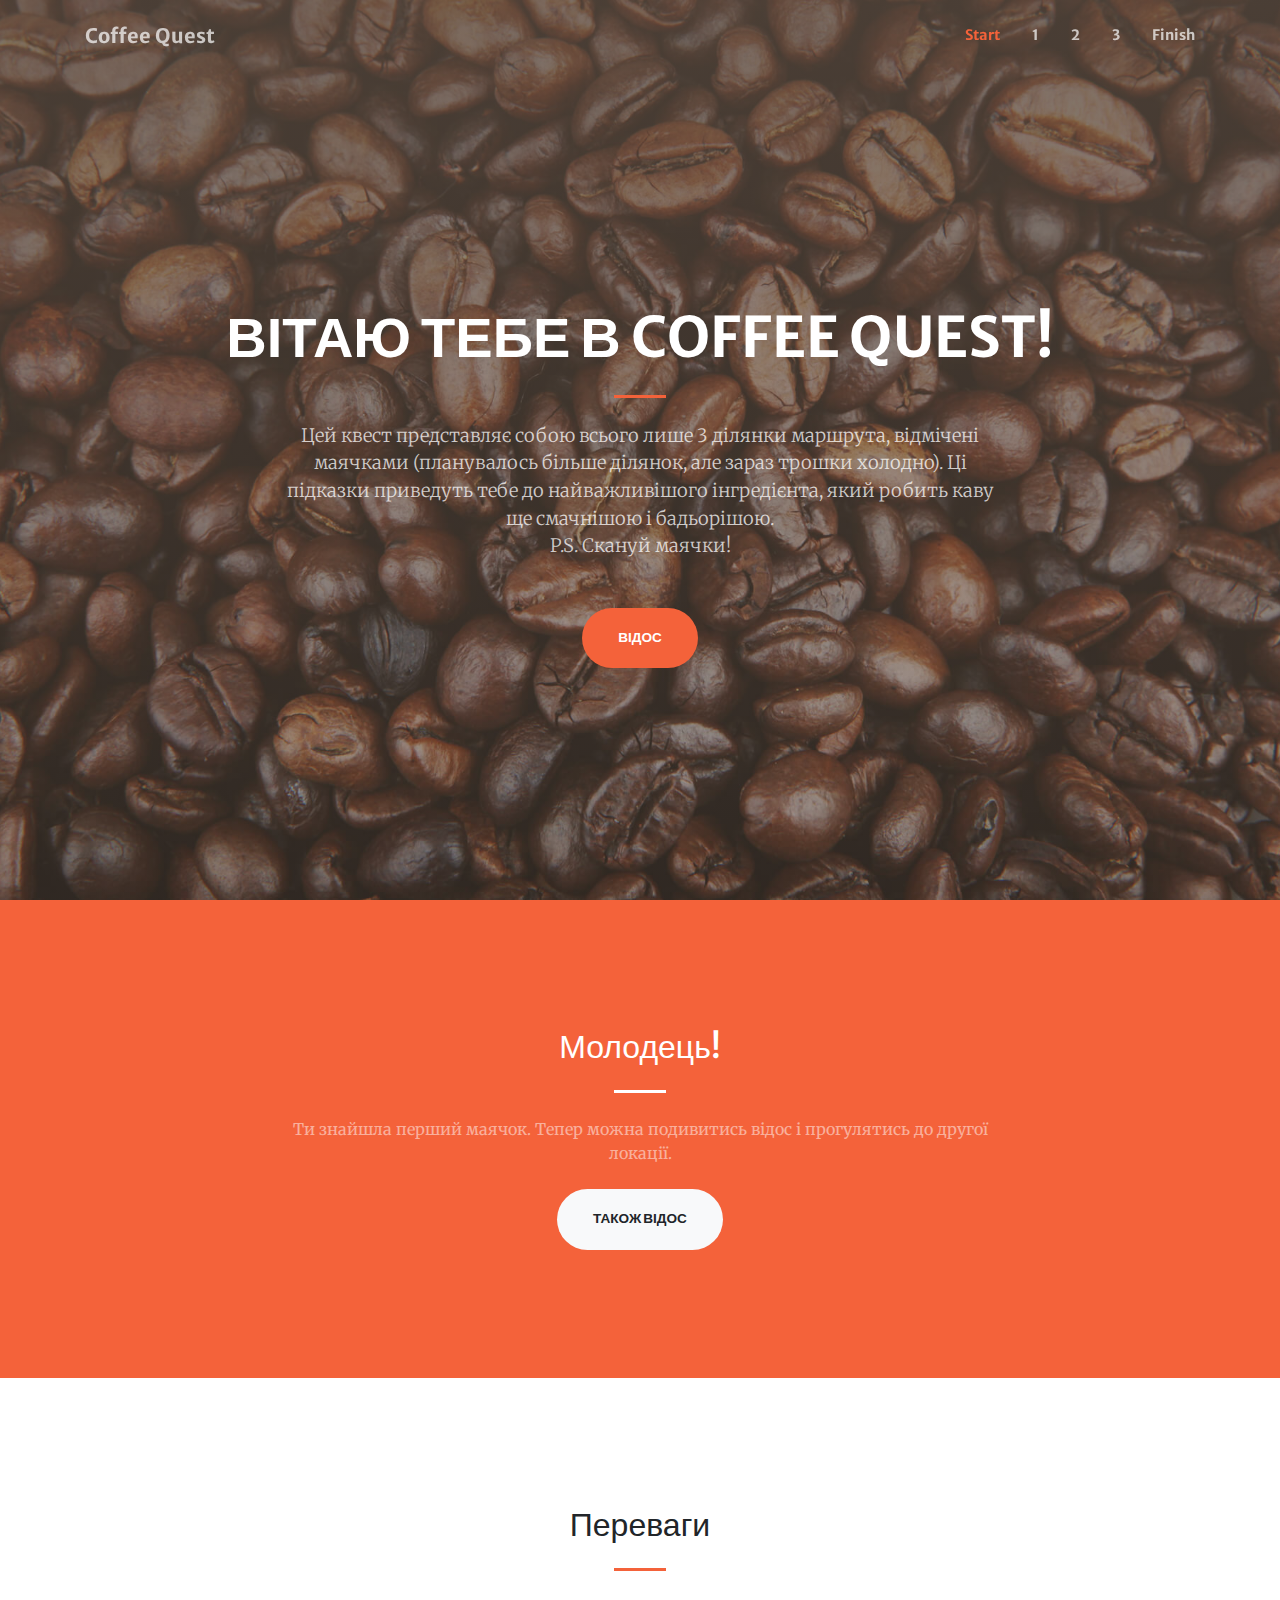
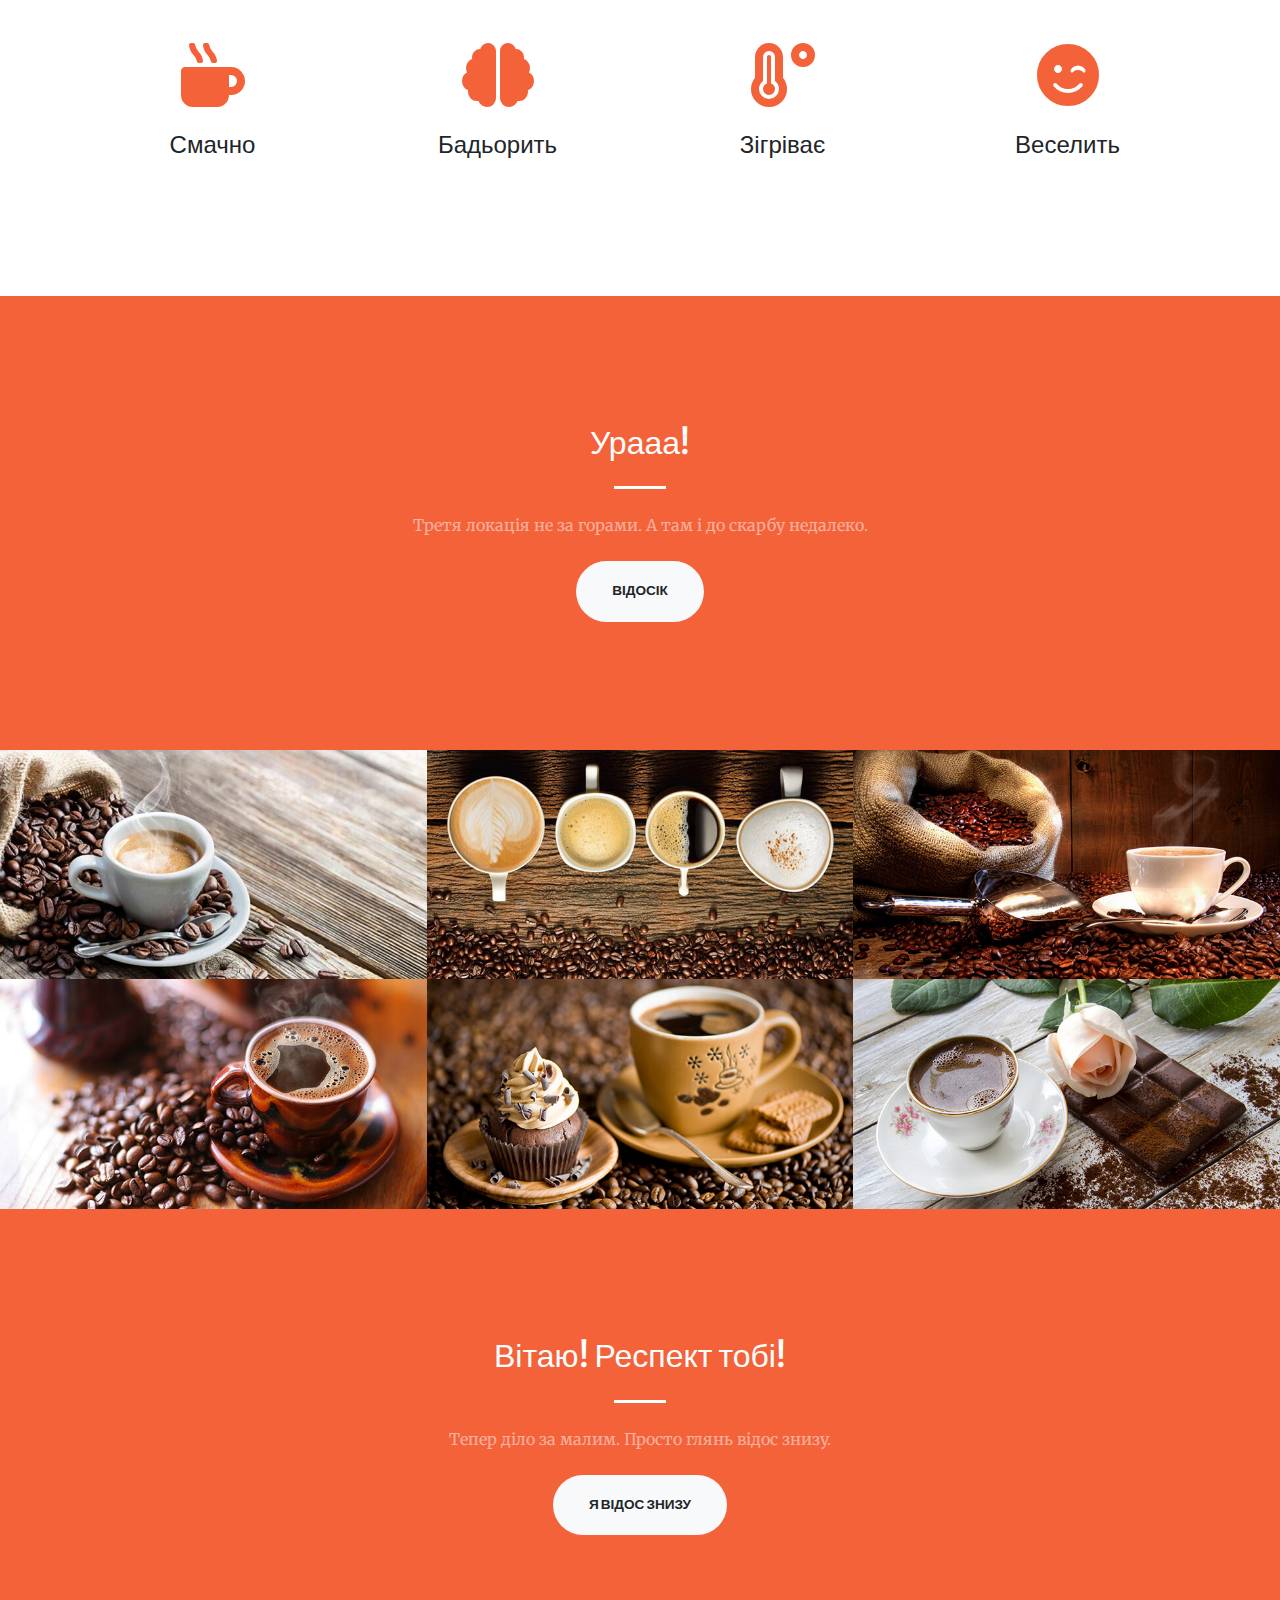
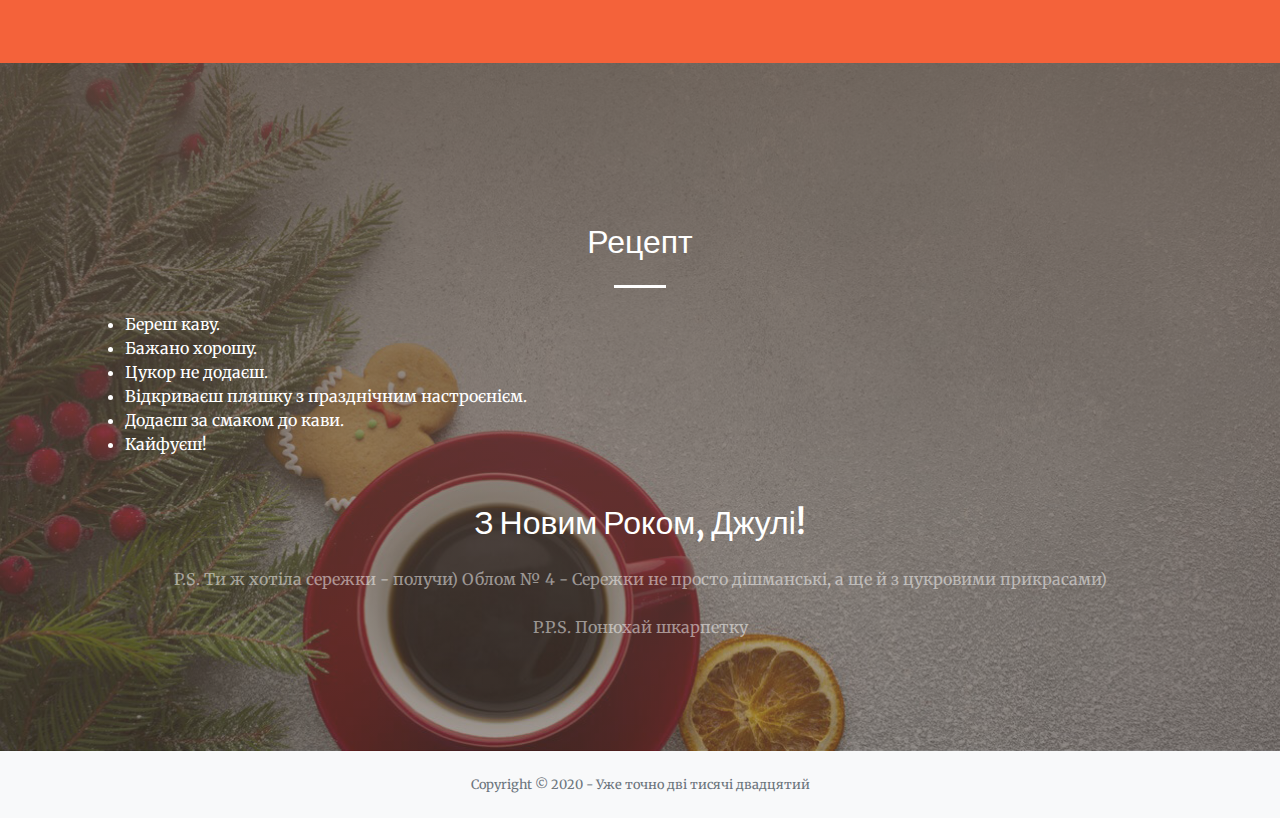
==== commit 7f1e3b71: "once again finish" ====
--- a/finish.html
+++ b/finish.html
@@ -254,7 +254,7 @@
 					
 			<h2 class="mb-4">З Новим Роком, Джулі!</h2>
 			<p class="text-white-50 mb-4">P.S. Ти ж хотіла сережки - получи) Облом № 4 - Сережки не просто дішманські, а ще й з цукровими прикрасами)</p>
-			<p class="text-white-50 mb-4">P.S.S. Понюхай шкарпетку</p>
+			<p class="text-white-50 mb-4">P.P.S. Понюхай шкарпетку</p>
     </div>
   </section>
 
